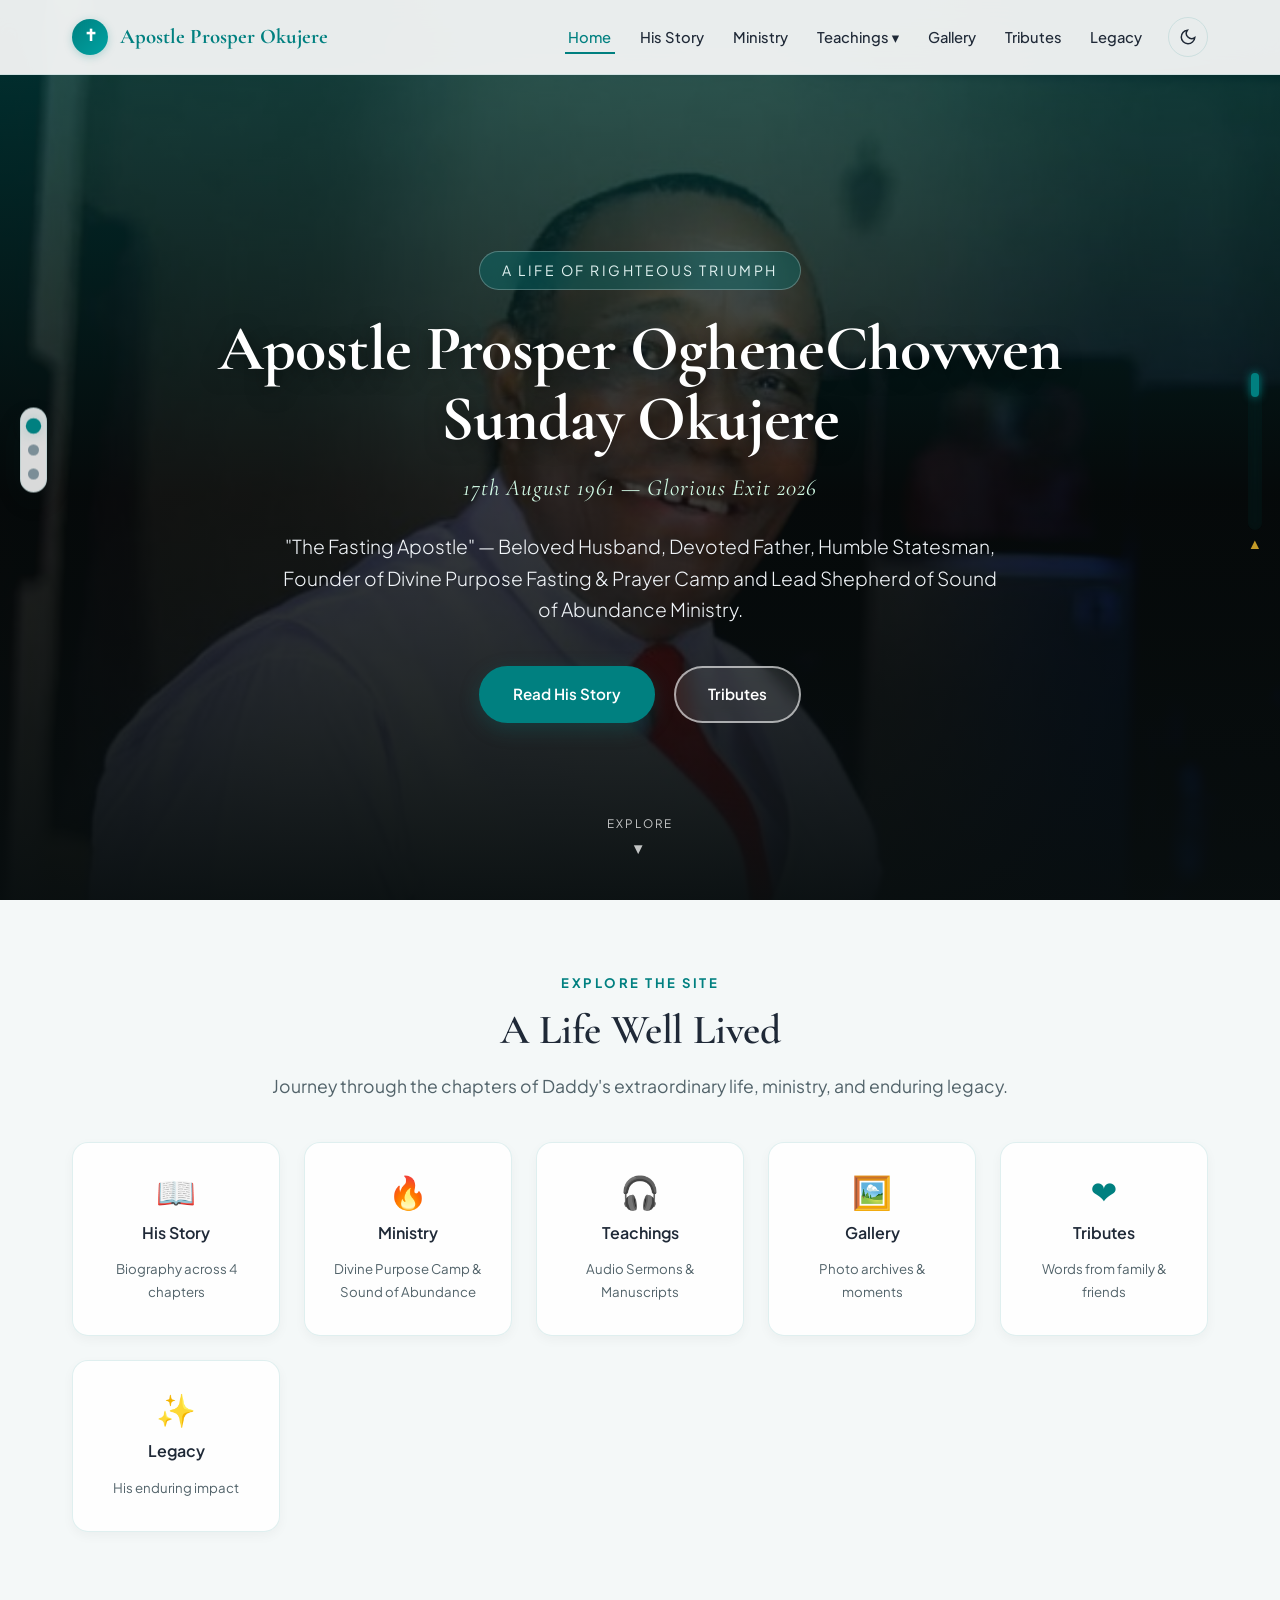
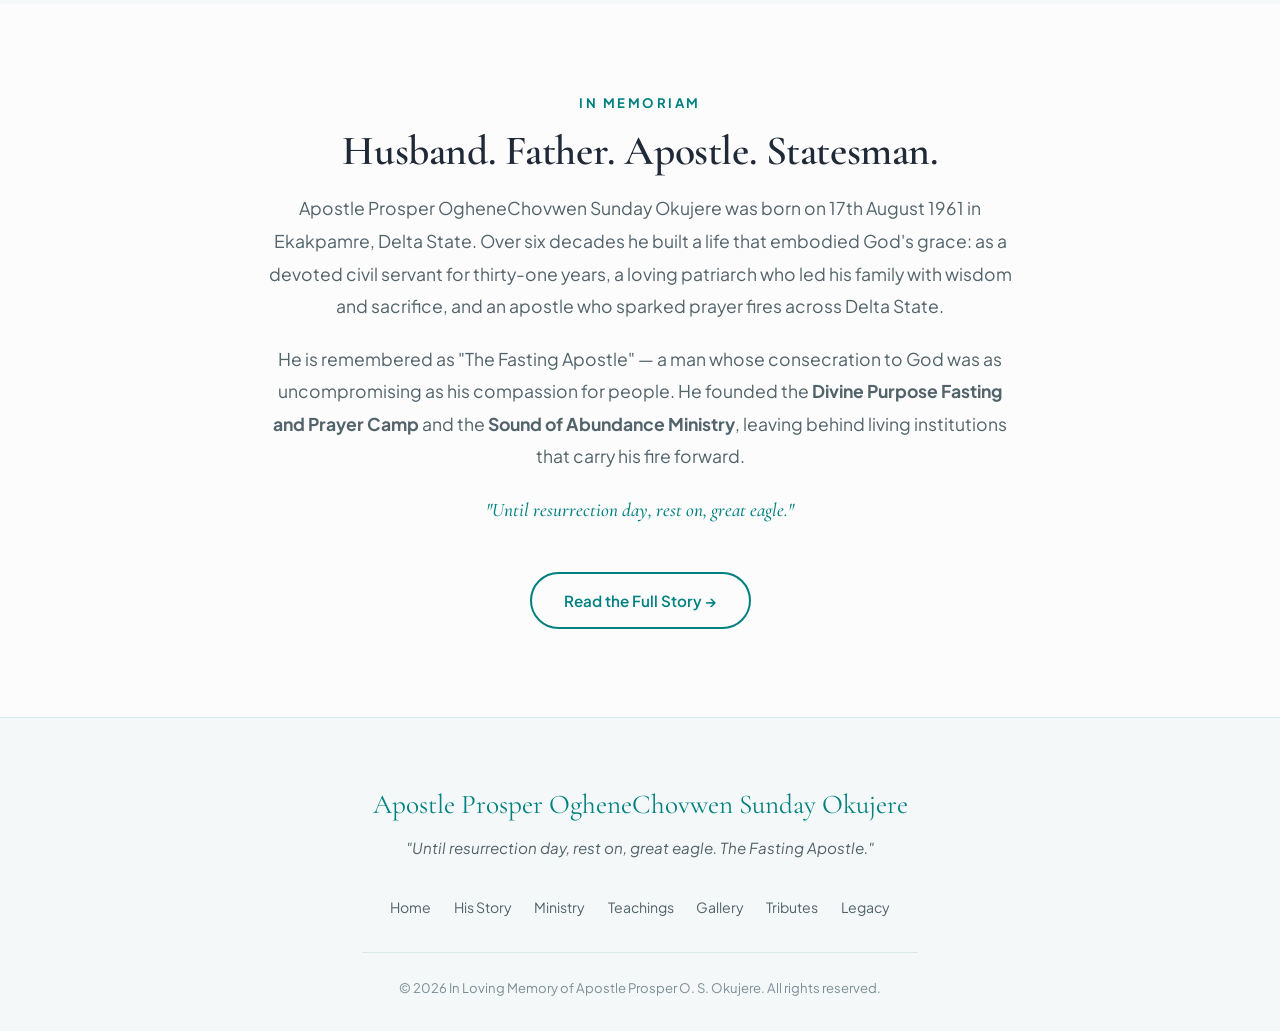
==== index.html @ fad17fb3 "Initial commit: Apostle Prosper Okujere Memorial Website" ====
<!DOCTYPE html>
<html lang="en" data-theme="light">
<head>
  <meta charset="UTF-8">
  <meta name="viewport" content="width=device-width, initial-scale=1.0">
  <title>Apostle Prosper OgheneChovwen Sunday Okujere | In Loving Memory</title>
  <meta name="description" content="In Loving Memory of Apostle Prosper OgheneChovwen Sunday Okujere (1961–2026) — The Fasting Apostle. Pastor, Church Founder, Statesman.">
  <link rel="preconnect" href="https://fonts.googleapis.com">
  <link rel="preconnect" href="https://fonts.gstatic.com" crossorigin>
  <link href="https://fonts.googleapis.com/css2?family=Cormorant+Garamond:ital,wght@0,400;0,600;0,700;1,400;1,600&family=Plus+Jakarta+Sans:wght@300;400;500;600;700&display=swap" rel="stylesheet">
  <link rel="stylesheet" href="css/styles.css">
  <style>
    /* ── Home-only Hero styles ── */
    .hero-section {
      position: relative; min-height: 100vh;
      display: flex; align-items: center; justify-content: center;
      overflow: hidden;
    }
    .hero-bg {
      position: absolute; inset: 0;
      background-image: url('assets/images/apostle-hero.jpg');
      background-size: cover; background-position: center top;
      filter: brightness(0.6) contrast(1.05);
      transform: scale(1.02); z-index: 1;
    }
    [data-theme="dark"] .hero-bg { filter: brightness(0.4) contrast(1.1); }
    .hero-overlay {
      position: absolute; inset: 0; z-index: 2;
      background: linear-gradient(180deg, rgba(0,128,128,0.4) 0%, rgba(8,14,15,0.65) 55%, rgba(8,14,15,0.97) 100%);
    }
    .hero-content {
      position: relative; z-index: 3; text-align: center;
      color: #fff; max-width: 920px; padding: 2rem;
      margin-top: 74px;
    }
    .hero-badge {
      display: inline-block; padding: 0.4rem 1.4rem;
      background: rgba(0,128,128,0.35); border: 1px solid rgba(255,255,255,0.25);
      backdrop-filter: blur(10px); border-radius: 50px;
      font-size: 0.88rem; text-transform: uppercase; letter-spacing: 2.5px;
      color: #e0f2f1; margin-bottom: 1.5rem;
      animation: fadeInDown 1s ease-out;
    }
    .hero-title {
      font-size: 4rem; line-height: 1.1; margin-bottom: 0.9rem; color: #fff;
      text-shadow: 0 4px 20px rgba(0,0,0,0.5); font-weight: 700;
      font-family: 'Cormorant Garamond', Georgia, serif;
    }
    .hero-dates {
      font-family: 'Cormorant Garamond', Georgia, serif;
      font-size: 1.45rem; font-style: italic; color: #d1fae5;
      margin-bottom: 1.4rem; letter-spacing: 1px;
    }
    .hero-tagline {
      font-size: 1.2rem; font-weight: 300; line-height: 1.65;
      max-width: 720px; margin: 0 auto 2.5rem; color: #f1f5f9;
    }
    .hero-cta-group { display: flex; gap: 1.2rem; justify-content: center; flex-wrap: wrap; }
    .btn-hero-outline {
      background: rgba(255,255,255,0.1); color: #fff;
      border: 2px solid rgba(255,255,255,0.6); backdrop-filter: blur(8px);
    }
    .btn-hero-outline:hover { background: #fff; color: var(--primary-teal); border-color: #fff; transform: translateY(-3px); }
    .scroll-down-hint {
      position: absolute; bottom: 2.5rem; left: 50%; transform: translateX(-50%);
      z-index: 3; color: rgba(255,255,255,0.75);
      display: flex; flex-direction: column; align-items: center; gap: 0.4rem;
      font-size: 0.73rem; text-transform: uppercase; letter-spacing: 2px;
      animation: bounce 2.2s infinite;
    }
    /* Quick links strip */
    .quick-links-section { padding: 4.5rem 0; }
    .quick-links-grid { display: grid; grid-template-columns: repeat(auto-fit, minmax(200px, 1fr)); gap: 1.5rem; }
    .quick-link-card {
      background: var(--bg-card); border: 1px solid var(--bg-card-border);
      border-radius: 16px; padding: 2rem 1.5rem; text-align: center;
      transition: var(--transition-smooth); box-shadow: var(--shadow-sm);
      display: flex; flex-direction: column; align-items: center; gap: 0.75rem; text-decoration: none;
    }
    .quick-link-card:hover { transform: translateY(-6px); border-color: var(--primary-teal); box-shadow: var(--shadow-md); }
    .quick-link-icon { font-size: 2rem; line-height: 1; }
    .quick-link-label { font-weight: 600; font-size: 1rem; color: var(--text-main); }
    .quick-link-sub { font-size: 0.83rem; color: var(--text-muted); }
    @media (max-width: 640px) { .hero-title { font-size: 2.4rem; } .hero-dates { font-size: 1.15rem; } }
  </style>
</head>
<body>

<div id="scroll-indicator"></div>
<div class="scroll-tracker-aside">
  <div class="scroll-thumb" id="scroll-thumb"></div>
  <div class="scroll-direction-indicator" id="scroll-direction">▼</div>
</div>
<nav class="inpage-widget" id="inpage-widget" aria-label="Page sections"></nav>

<!-- Navbar -->
<header class="navbar">
  <div class="nav-container">
    <a href="index.html" class="nav-brand">
      <span class="brand-emblem">✝</span>
      <span>Apostle Prosper Okujere</span>
    </a>
    <nav>
      <ul class="nav-menu">
        <li><a href="index.html" class="nav-link">Home</a></li>
        <li><a href="pages/his-story.html" class="nav-link">His Story</a></li>
        <li><a href="pages/ministry.html" class="nav-link">Ministry</a></li>
        <li class="has-dropdown">
          <a href="pages/teachings.html" class="nav-link">Teachings ▾</a>
          <ul class="dropdown-menu">
            <li class="dropdown-item"><a href="pages/teachings.html">📖 All Teachings</a></li>
            <li class="dropdown-item"><a href="pages/teachings.html">🎧 Listen to Audio</a></li>
            <li class="dropdown-item"><a href="pages/teachings.html">📜 Manuscripts</a></li>
          </ul>
        </li>
        <li><a href="pages/gallery.html" class="nav-link">Gallery</a></li>
        <li><a href="pages/tributes.html" class="nav-link">Tributes</a></li>
        <li><a href="pages/legacy.html" class="nav-link">Legacy</a></li>
        <li>
          <button class="theme-toggle-btn" id="theme-toggle" aria-label="Toggle Dark/Light Mode">
            <svg class="sun-icon" width="18" height="18" viewBox="0 0 24 24" fill="none" stroke="currentColor" stroke-width="2"><circle cx="12" cy="12" r="5"/><line x1="12" y1="1" x2="12" y2="3"/><line x1="12" y1="21" x2="12" y2="23"/><line x1="4.22" y1="4.22" x2="5.64" y2="5.64"/><line x1="18.36" y1="18.36" x2="19.78" y2="19.78"/><line x1="1" y1="12" x2="3" y2="12"/><line x1="21" y1="12" x2="23" y2="12"/><line x1="4.22" y1="19.78" x2="5.64" y2="18.36"/><line x1="18.36" y1="5.64" x2="19.78" y2="4.22"/></svg>
            <svg class="moon-icon" width="18" height="18" viewBox="0 0 24 24" fill="none" stroke="currentColor" stroke-width="2"><path d="M21 12.79A9 9 0 1 1 11.21 3 7 7 0 0 0 21 12.79z"/></svg>
          </button>
        </li>
      </ul>
    </nav>
    <button class="mobile-toggle-btn" id="mobile-toggle" aria-label="Open Menu">
      <span class="hamburger-line"></span><span class="hamburger-line"></span><span class="hamburger-line"></span>
    </button>
  </div>
</header>

<div class="mobile-nav-overlay" id="mobile-overlay"></div>
<aside class="mobile-nav-drawer" id="mobile-drawer">
  <div class="drawer-header">
    <div class="nav-brand" style="font-size:1.1rem;"><span class="brand-emblem">✝</span><span>Apostle Prosper</span></div>
    <button id="close-drawer" style="background:none;border:none;font-size:1.6rem;color:var(--text-main);cursor:pointer;">&times;</button>
  </div>
  <ul class="drawer-links">
    <li><a href="../index.html" class="mobile-nav-link">Home</a></li>
    <li><a href="pages/his-story.html" class="mobile-nav-link">His Story</a></li>
    <li><a href="pages/ministry.html" class="mobile-nav-link">Ministry</a></li>
    <li><a href="pages/teachings.html" class="mobile-nav-link">Teachings & Listen</a></li>
    <li><a href="pages/gallery.html" class="mobile-nav-link">Gallery</a></li>
    <li><a href="pages/tributes.html" class="mobile-nav-link">Tributes</a></li>
    <li><a href="pages/legacy.html" class="mobile-nav-link">Legacy</a></li>
  </ul>
</aside>

<main>
  <!-- HERO -->
  <section class="hero-section" id="hero" data-section-title="Welcome">
    <div class="hero-bg"></div>
    <div class="hero-overlay"></div>
    <div class="hero-content">
      <span class="hero-badge">A Life of Righteous Triumph</span>
      <h1 class="hero-title">Apostle Prosper OgheneChovwen Sunday Okujere</h1>
      <p class="hero-dates">17th August 1961 — Glorious Exit 2026</p>
      <p class="hero-tagline">
        "The Fasting Apostle" — Beloved Husband, Devoted Father, Humble Statesman,<br>
        Founder of Divine Purpose Fasting & Prayer Camp and Lead Shepherd of Sound of Abundance Ministry.
      </p>
      <div class="hero-cta-group">
        <a href="pages/his-story.html" class="btn btn-primary">Read His Story</a>
        <a href="pages/tributes.html" class="btn btn-hero-outline">Tributes</a>
      </div>
    </div>
    <a href="#quick-links" class="scroll-down-hint"><span>Explore</span><span>▼</span></a>
  </section>

  <!-- QUICK NAVIGATION LINKS -->
  <section class="quick-links-section section-alt" id="quick-links" data-section-title="Explore">
    <div class="container">
      <div class="section-header reveal" style="margin-bottom:2.5rem;">
        <span class="section-subtitle">Explore the Site</span>
        <h2 class="section-title">A Life Well Lived</h2>
        <p class="section-desc">Journey through the chapters of Daddy's extraordinary life, ministry, and enduring legacy.</p>
      </div>
      <div class="quick-links-grid">
        <a href="pages/his-story.html" class="quick-link-card reveal">
          <div class="quick-link-icon">📖</div>
          <div class="quick-link-label">His Story</div>
          <div class="quick-link-sub">Biography across 4 chapters</div>
        </a>
        <a href="pages/ministry.html" class="quick-link-card reveal">
          <div class="quick-link-icon">🔥</div>
          <div class="quick-link-label">Ministry</div>
          <div class="quick-link-sub">Divine Purpose Camp & Sound of Abundance</div>
        </a>
        <a href="pages/teachings.html" class="quick-link-card reveal">
          <div class="quick-link-icon">🎧</div>
          <div class="quick-link-label">Teachings</div>
          <div class="quick-link-sub">Audio Sermons & Manuscripts</div>
        </a>
        <a href="pages/gallery.html" class="quick-link-card reveal">
          <div class="quick-link-icon">🖼️</div>
          <div class="quick-link-label">Gallery</div>
          <div class="quick-link-sub">Photo archives & moments</div>
        </a>
        <a href="pages/tributes.html" class="quick-link-card reveal">
          <div class="quick-link-icon">❤️</div>
          <div class="quick-link-label">Tributes</div>
          <div class="quick-link-sub">Words from family & friends</div>
        </a>
        <a href="pages/legacy.html" class="quick-link-card reveal">
          <div class="quick-link-icon">✨</div>
          <div class="quick-link-label">Legacy</div>
          <div class="quick-link-sub">His enduring impact</div>
        </a>
      </div>
    </div>
  </section>

  <!-- BRIEF ABOUT -->
  <section class="section" id="about" data-section-title="About Him">
    <div class="container" style="max-width:820px; text-align:center;">
      <span class="section-subtitle reveal">In Memoriam</span>
      <h2 class="section-title reveal">Husband. Father. Apostle. Statesman.</h2>
      <div style="font-size:1.1rem; line-height:1.85; color:var(--text-muted);" class="reveal">
        <p>Apostle Prosper OgheneChovwen Sunday Okujere was born on 17th August 1961 in Ekakpamre, Delta State. Over six decades he built a life that embodied God's grace: as a devoted civil servant for thirty-one years, a loving patriarch who led his family with wisdom and sacrifice, and an apostle who sparked prayer fires across Delta State.</p>
        <p>He is remembered as "The Fasting Apostle" — a man whose consecration to God was as uncompromising as his compassion for people. He founded the <strong>Divine Purpose Fasting and Prayer Camp</strong> and the <strong>Sound of Abundance Ministry</strong>, leaving behind living institutions that carry his fire forward.</p>
        <p style="font-weight:500; color:var(--primary-teal); font-style:italic; font-family:'Cormorant Garamond', Georgia, serif; font-size:1.2rem;">"Until resurrection day, rest on, great eagle."</p>
      </div>
      <a href="pages/his-story.html" class="btn btn-teal-outline reveal" style="margin-top:1.5rem;">Read the Full Story →</a>
    </div>
  </section>
</main>

<footer class="footer">
  <div class="container footer-content">
    <div class="footer-brand">Apostle Prosper OgheneChovwen Sunday Okujere</div>
    <p class="footer-quote">"Until resurrection day, rest on, great eagle. The Fasting Apostle."</p>
    <ul class="footer-nav">
      <li><a href="index.html">Home</a></li>
      <li><a href="pages/his-story.html">His Story</a></li>
      <li><a href="pages/ministry.html">Ministry</a></li>
      <li><a href="pages/teachings.html">Teachings</a></li>
      <li><a href="pages/gallery.html">Gallery</a></li>
      <li><a href="pages/tributes.html">Tributes</a></li>
      <li><a href="pages/legacy.html">Legacy</a></li>
    </ul>
    <div class="footer-bottom">&copy; 2026 In Loving Memory of Apostle Prosper O. S. Okujere. All rights reserved.</div>
  </div>
</footer>

<script src="js/main.js"></script>
</body>
</html>
---- css/styles.css ----
/* ==========================================================================
   Apostle Prosper O. S. Okujere Memorial Website
   Shared Stylesheet — All Pages
   ========================================================================== */

:root {
  --primary-teal: #008080;
  --primary-teal-light: #00a3a3;
  --primary-teal-dark: #005a5a;
  --primary-teal-rgb: 0, 128, 128;
  --teal-glow: rgba(0, 128, 128, 0.25);

  --bg-primary: #fcfcfc;
  --bg-secondary: #f4f8f8;
  --bg-card: rgba(255, 255, 255, 0.85);
  --bg-card-border: rgba(0, 128, 128, 0.12);

  --text-main: #1f2937;
  --text-muted: #52636a;
  --text-light: #7b8e97;
  --accent-gold: #c59b27;

  --nav-bg: rgba(252, 252, 252, 0.92);
  --nav-border: rgba(0, 128, 128, 0.1);
  --shadow-sm: 0 4px 12px rgba(0, 0, 0, 0.04);
  --shadow-md: 0 10px 30px rgba(0, 80, 80, 0.08);
  --shadow-lg: 0 20px 45px rgba(0, 80, 80, 0.14);

  --font-serif: 'Cormorant Garamond', Georgia, serif;
  --font-sans: 'Plus Jakarta Sans', system-ui, -apple-system, sans-serif;
  --transition-smooth: all 0.35s cubic-bezier(0.25, 1, 0.5, 1);
  --container-max: 1200px;
  color-scheme: light;
}

[data-theme="dark"] {
  --bg-primary: #0a1112;
  --bg-secondary: #111a1c;
  --bg-card: rgba(18, 28, 30, 0.85);
  --bg-card-border: rgba(0, 163, 163, 0.2);
  --text-main: #edf2f4;
  --text-muted: #9fb3b8;
  --text-light: #708489;
  --nav-bg: rgba(10, 17, 18, 0.92);
  --nav-border: rgba(0, 163, 163, 0.15);
  --shadow-sm: 0 4px 12px rgba(0, 0, 0, 0.4);
  --shadow-md: 0 10px 30px rgba(0, 0, 0, 0.5);
  --shadow-lg: 0 20px 45px rgba(0, 0, 0, 0.7);
  color-scheme: dark;
}

*, *::before, *::after { box-sizing: border-box; margin: 0; padding: 0; }

html { scroll-behavior: smooth; font-size: 16px; }

body {
  font-family: var(--font-sans);
  background-color: var(--bg-primary);
  color: var(--text-main);
  line-height: 1.7;
  overflow-x: hidden;
  transition: background-color 0.4s ease, color 0.4s ease;
}

/* ── Scroll Progress Bar ── */
#scroll-indicator {
  position: fixed; top: 0; left: 0; height: 4px;
  background: linear-gradient(90deg, var(--primary-teal), #2dd4bf, var(--accent-gold));
  width: 0%; z-index: 9999;
  box-shadow: 0 0 12px rgba(0, 128, 128, 0.8);
  transition: width 0.1s ease-out;
}

/* ── Side Scroll Tracker ── */
.scroll-tracker-aside {
  position: fixed; right: 18px; top: 50%; transform: translateY(-50%);
  width: 14px; height: 160px;
  background: rgba(var(--primary-teal-rgb), 0.08);
  border-radius: 20px; z-index: 900;
  display: flex; flex-direction: column; align-items: center;
  justify-content: flex-start; padding: 3px;
  box-shadow: inset 0 0 6px rgba(0, 0, 0, 0.1);
  backdrop-filter: blur(4px);
}

.scroll-thumb {
  width: 8px; height: 24px; background: var(--primary-teal);
  border-radius: 12px; transition: transform 0.1s ease-out;
  box-shadow: 0 0 10px var(--primary-teal);
}

.scroll-direction-indicator {
  position: absolute; bottom: -24px;
  font-size: 0.7rem; color: var(--primary-teal);
  font-weight: 700; letter-spacing: 1px;
}

/* ── Typography ── */
h1, h2, h3, h4, .font-serif {
  font-family: var(--font-serif);
  font-weight: 600; letter-spacing: -0.01em; color: var(--text-main);
}

p { margin-bottom: 1.25rem; color: var(--text-muted); }

a { color: var(--primary-teal); text-decoration: none; transition: var(--transition-smooth); }
a:hover { color: var(--primary-teal-light); }

/* ── Container ── */
.container { max-width: var(--container-max); margin: 0 auto; padding: 0 2rem; }

/* ── Navbar ── */
.navbar {
  position: fixed; top: 0; left: 0; width: 100%;
  background: var(--nav-bg); backdrop-filter: blur(16px);
  -webkit-backdrop-filter: blur(16px);
  border-bottom: 1px solid var(--nav-border);
  z-index: 1000; transition: var(--transition-smooth);
}

.navbar.scrolled { box-shadow: var(--shadow-sm); }

.nav-container {
  display: flex; align-items: center; justify-content: space-between;
  height: 74px; max-width: var(--container-max); margin: 0 auto; padding: 0 2rem;
}

.nav-brand {
  display: flex; align-items: center; gap: 0.75rem;
  font-family: var(--font-serif); font-size: 1.3rem;
  font-weight: 700; color: var(--primary-teal);
}

.brand-emblem {
  width: 36px; height: 36px; border-radius: 50%;
  background: linear-gradient(135deg, var(--primary-teal), var(--primary-teal-light));
  color: #fff; display: flex; align-items: center; justify-content: center;
  font-size: 1rem; box-shadow: 0 2px 8px var(--teal-glow); flex-shrink: 0;
}

.nav-menu {
  display: flex; align-items: center; list-style: none; gap: 1.4rem;
}

.nav-link {
  font-size: 0.92rem; font-weight: 500; color: var(--text-main);
  padding: 0.5rem 0.2rem; position: relative; transition: var(--transition-smooth);
}

.nav-link::after {
  content: ''; position: absolute; bottom: 0; left: 0;
  width: 0%; height: 2px; background-color: var(--primary-teal);
  transition: width 0.3s ease;
}

.nav-link:hover, .nav-link.active { color: var(--primary-teal); }
.nav-link:hover::after, .nav-link.active::after { width: 100%; }

/* Dropdown */
.has-dropdown { position: relative; }

.dropdown-menu {
  position: absolute; top: calc(100% + 6px); left: 0;
  background: var(--bg-card); backdrop-filter: blur(14px);
  border: 1px solid var(--bg-card-border); border-radius: 10px;
  box-shadow: var(--shadow-md); padding: 0.6rem 0; min-width: 200px;
  opacity: 0; visibility: hidden; transform: translateY(10px);
  transition: var(--transition-smooth); list-style: none;
}

.has-dropdown:hover .dropdown-menu { opacity: 1; visibility: visible; transform: translateY(0); }

.dropdown-item a {
  display: flex; align-items: center; gap: 0.5rem;
  padding: 0.6rem 1.2rem; font-size: 0.9rem; color: var(--text-main);
}

.dropdown-item a:hover { background: rgba(var(--primary-teal-rgb), 0.08); color: var(--primary-teal); }

/* Theme Toggle */
.theme-toggle-btn {
  background: none; border: 1px solid var(--bg-card-border);
  color: var(--text-main); width: 40px; height: 40px; border-radius: 50%;
  cursor: pointer; display: flex; align-items: center; justify-content: center;
  transition: var(--transition-smooth); position: relative; overflow: hidden;
}

.theme-toggle-btn:hover { background: rgba(var(--primary-teal-rgb), 0.1); border-color: var(--primary-teal); color: var(--primary-teal); }

.sun-icon, .moon-icon { position: absolute; transition: transform 0.4s cubic-bezier(0.4, 0, 0.2, 1), opacity 0.4s ease; }

[data-theme="dark"] .sun-icon { opacity: 1; transform: rotate(0) scale(1); }
[data-theme="dark"] .moon-icon { opacity: 0; transform: rotate(90deg) scale(0); }
[data-theme="light"] .sun-icon { opacity: 0; transform: rotate(-90deg) scale(0); }
[data-theme="light"] .moon-icon { opacity: 1; transform: rotate(0) scale(1); }

/* Mobile */
.mobile-toggle-btn { display: none; background: none; border: none; cursor: pointer; padding: 0.5rem; color: var(--text-main); }
.hamburger-line { display: block; width: 25px; height: 2px; background-color: currentColor; margin: 5px 0; transition: var(--transition-smooth); }

.mobile-nav-drawer {
  position: fixed; top: 0; right: -100%; width: 82%; max-width: 360px;
  height: 100vh; background: var(--nav-bg); backdrop-filter: blur(20px);
  border-left: 1px solid var(--bg-card-border); box-shadow: var(--shadow-lg);
  z-index: 1050; padding: 2rem; display: flex; flex-direction: column; gap: 1.5rem;
  transition: right 0.4s cubic-bezier(0.16, 1, 0.3, 1);
}

.mobile-nav-drawer.open { right: 0; }

.mobile-nav-overlay {
  position: fixed; top: 0; left: 0; width: 100vw; height: 100vh;
  background: rgba(0, 0, 0, 0.5); backdrop-filter: blur(4px);
  z-index: 1040; opacity: 0; pointer-events: none; transition: opacity 0.3s ease;
}

.mobile-nav-overlay.open { opacity: 1; pointer-events: auto; }

.drawer-header {
  display: flex; align-items: center; justify-content: space-between;
  border-bottom: 1px solid var(--bg-card-border); padding-bottom: 1rem;
}

.drawer-links { list-style: none; display: flex; flex-direction: column; gap: 1.2rem; }
.drawer-links a { font-size: 1.1rem; font-weight: 500; color: var(--text-main); display: block; }
.drawer-links a:hover { color: var(--primary-teal); }

/* ── In-Page Widget ── */
.inpage-widget {
  position: fixed; left: 20px; top: 50%; transform: translateY(-50%);
  background: var(--bg-card); backdrop-filter: blur(12px);
  border: 1px solid var(--bg-card-border); box-shadow: var(--shadow-md);
  padding: 0.75rem 0.45rem; border-radius: 40px;
  display: flex; flex-direction: column; gap: 13px; z-index: 950;
  transition: var(--transition-smooth);
}

.inpage-widget:hover { border-color: var(--primary-teal); box-shadow: var(--shadow-lg); }

.widget-dot-item { position: relative; display: flex; align-items: center; }

.widget-dot {
  width: 11px; height: 11px; border-radius: 50%; background: var(--text-light);
  cursor: pointer; transition: var(--transition-smooth);
}

.widget-dot-item:hover .widget-dot,
.widget-dot-item.active .widget-dot {
  background: var(--primary-teal); transform: scale(1.4);
  box-shadow: 0 0 10px var(--teal-glow);
}

.widget-label {
  position: absolute; left: 26px; white-space: nowrap;
  background: var(--bg-secondary); color: var(--text-main);
  font-size: 0.78rem; font-weight: 600; padding: 4px 10px;
  border-radius: 6px; border: 1px solid var(--bg-card-border);
  box-shadow: var(--shadow-sm); opacity: 0; pointer-events: none;
  transform: translateX(-8px); transition: var(--transition-smooth);
}

.widget-dot-item:hover .widget-label { opacity: 1; transform: translateX(0); }

/* ── Page Header Banner (non-home pages) ── */
.page-hero {
  padding: 8rem 0 4rem;
  background: linear-gradient(135deg, rgba(var(--primary-teal-rgb), 0.06) 0%, transparent 60%);
  border-bottom: 1px solid var(--bg-card-border);
  text-align: center;
}

.page-hero-eyebrow {
  display: inline-block; margin-bottom: 0.8rem;
  color: var(--primary-teal); font-size: 0.82rem; font-weight: 700;
  text-transform: uppercase; letter-spacing: 2.5px;
}

.page-hero-title { font-size: 3rem; margin-bottom: 0.8rem; line-height: 1.15; }
.page-hero-sub { font-size: 1.1rem; color: var(--text-muted); max-width: 640px; margin: 0 auto; }

/* ── Buttons ── */
.btn {
  display: inline-flex; align-items: center; gap: 0.6rem;
  padding: 0.85rem 2rem; border-radius: 40px;
  font-weight: 600; font-size: 0.95rem; cursor: pointer;
  transition: var(--transition-smooth); text-decoration: none; border: 2px solid transparent;
}

.btn-primary { background: var(--primary-teal); color: #fff; border-color: var(--primary-teal); box-shadow: 0 6px 20px var(--teal-glow); }
.btn-primary:hover { background: var(--primary-teal-light); border-color: var(--primary-teal-light); transform: translateY(-2px); color: #fff; }

.btn-teal-outline { background: transparent; color: var(--primary-teal); border-color: var(--primary-teal); }
.btn-teal-outline:hover { background: var(--primary-teal); color: #fff; transform: translateY(-2px); }

/* ── Section Styles ── */
.section { padding: 5.5rem 0; position: relative; }
.section-alt { background-color: var(--bg-secondary); }

.section-header { text-align: center; max-width: 760px; margin: 0 auto 4rem; }

.section-subtitle {
  color: var(--primary-teal); text-transform: uppercase; font-weight: 700;
  font-size: 0.82rem; letter-spacing: 2.5px; margin-bottom: 0.75rem; display: block;
}

.section-title { font-size: 2.6rem; margin-bottom: 1rem; line-height: 1.2; }
.section-desc { font-size: 1.1rem; color: var(--text-muted); }

/* ── Scroll Reveal ── */
.reveal {
  opacity: 0; transform: translateY(35px);
  transition: opacity 0.8s cubic-bezier(0.16, 1, 0.3, 1), transform 0.8s cubic-bezier(0.16, 1, 0.3, 1);
}
.reveal.revealed { opacity: 1; transform: translateY(0); }

.reveal-left {
  opacity: 0; transform: translateX(-50px);
  transition: opacity 0.8s cubic-bezier(0.16, 1, 0.3, 1), transform 0.8s cubic-bezier(0.16, 1, 0.3, 1);
}
.reveal-left.revealed { opacity: 1; transform: translateX(0); }

.reveal-right {
  opacity: 0; transform: translateX(50px);
  transition: opacity 0.8s cubic-bezier(0.16, 1, 0.3, 1), transform 0.8s cubic-bezier(0.16, 1, 0.3, 1);
}
.reveal-right.revealed { opacity: 1; transform: translateX(0); }

/* ── Cards ── */
.card {
  background: var(--bg-card); border: 1px solid var(--bg-card-border);
  border-radius: 16px; padding: 2.2rem; transition: var(--transition-smooth);
  box-shadow: var(--shadow-sm);
}
.card:hover { transform: translateY(-6px); border-color: var(--primary-teal); box-shadow: var(--shadow-md); }

/* ── Editorial Images ── */
.editorial-img-wrap {
  border-radius: 12px; overflow: hidden;
  box-shadow: var(--shadow-md); border: 1px solid var(--bg-card-border);
  background: var(--bg-secondary); margin-bottom: 1.5rem;
}
.editorial-img-wrap img { width: 100%; height: auto; display: block; transition: transform 0.6s ease; }
.editorial-img-wrap:hover img { transform: scale(1.03); }
.editorial-caption { padding: 0.7rem 1rem; font-size: 0.83rem; font-style: italic; color: var(--text-muted); background: var(--bg-card); border-top: 1px solid var(--bg-card-border); }

.img-float-left { float: left; max-width: 360px; margin: 0.5rem 2.2rem 1.5rem 0; }
.img-float-right { float: right; max-width: 360px; margin: 0.5rem 0 1.5rem 2.2rem; }
.img-center-full { max-width: 100%; margin: 2.5rem 0; clear: both; }

/* ── Newspaper Flow ── */
.newspaper-flow { overflow: hidden; font-size: 1.05rem; line-height: 1.85; }
.newspaper-flow p { text-align: justify; }
.newspaper-dropcap::first-letter {
  float: left; font-family: var(--font-serif); font-size: 4rem;
  line-height: 0.8; padding-top: 4px; padding-right: 12px; padding-bottom: 4px;
  color: var(--primary-teal); font-weight: 700;
}

/* ── Coming Soon ── */
.coming-soon-card {
  background: var(--bg-card); border: 1px dashed var(--bg-card-border);
  border-radius: 20px; padding: 4rem 2rem; text-align: center;
  box-shadow: var(--shadow-sm); max-width: 680px; margin: 0 auto;
}

.coming-soon-badge {
  display: inline-block; padding: 0.35rem 1rem; border-radius: 30px;
  background: rgba(197, 155, 39, 0.15); color: var(--accent-gold);
  font-weight: 700; font-size: 0.8rem; text-transform: uppercase;
  letter-spacing: 2px; margin-bottom: 1.2rem;
}

.legacy-icon {
  width: 52px; height: 52px; border-radius: 14px;
  background: rgba(var(--primary-teal-rgb), 0.1); color: var(--primary-teal);
  display: flex; align-items: center; justify-content: center;
  margin-bottom: 1.2rem; font-size: 1.6rem;
}

/* ── Legacy Grid ── */
.legacy-grid { display: grid; grid-template-columns: repeat(auto-fit, minmax(280px, 1fr)); gap: 2rem; }

.legacy-item {
  background: var(--bg-card); border-radius: 16px; padding: 2.2rem;
  border: 1px solid var(--bg-card-border); box-shadow: var(--shadow-sm);
  position: relative; overflow: hidden;
}
.legacy-item::before { content: ''; position: absolute; top: 0; left: 0; width: 4px; height: 100%; background: var(--primary-teal); }

/* ── Survived By Box ── */
.survived-box {
  background: linear-gradient(135deg, rgba(var(--primary-teal-rgb), 0.05), rgba(var(--primary-teal-rgb), 0.11));
  border: 1px solid rgba(var(--primary-teal-rgb), 0.2);
  border-radius: 16px; padding: 2.5rem; margin-top: 3.5rem;
}
.survived-grid { display: grid; grid-template-columns: repeat(auto-fit, minmax(200px, 1fr)); gap: 1.5rem; margin-top: 1.5rem; }
.survived-role { font-weight: 700; color: var(--primary-teal); font-size: 0.85rem; text-transform: uppercase; letter-spacing: 1px; }
.survived-names { font-size: 1rem; color: var(--text-main); margin-top: 0.3rem; line-height: 1.7; }

/* ── Tributes ── */
.tributes-tabs-header { display: flex; justify-content: center; gap: 1rem; margin-bottom: 3rem; flex-wrap: wrap; }

.tributes-tab-btn {
  background: var(--bg-card); border: 2px solid var(--bg-card-border);
  color: var(--text-main); padding: 0.75rem 2rem; border-radius: 40px;
  font-weight: 600; font-size: 1rem; cursor: pointer; transition: var(--transition-smooth);
  font-family: var(--font-sans);
}
.tributes-tab-btn:hover { border-color: var(--primary-teal); color: var(--primary-teal); }
.tributes-tab-btn.active { background: var(--primary-teal); border-color: var(--primary-teal); color: #fff; box-shadow: 0 6px 20px var(--teal-glow); }

.tributes-wall { display: grid; grid-template-columns: repeat(auto-fill, minmax(320px, 1fr)); gap: 2rem; }

.tribute-card {
  background: var(--bg-card); border: 1px solid var(--bg-card-border);
  border-radius: 16px; padding: 2rem; box-shadow: var(--shadow-sm);
  transition: var(--transition-smooth); display: flex; flex-direction: column;
}
.tribute-card:hover { transform: translateY(-5px); border-color: var(--primary-teal); box-shadow: var(--shadow-md); }

.tribute-featured {
  border-color: rgba(var(--primary-teal-rgb), 0.35);
  background: linear-gradient(135deg, rgba(var(--primary-teal-rgb), 0.04), var(--bg-card));
}
@media (min-width: 992px) { .tribute-featured { grid-column: span 2; } }

.tribute-header { display: flex; align-items: center; gap: 1rem; margin-bottom: 1.1rem; }
.tribute-avatar {
  width: 46px; height: 46px; border-radius: 50%; flex-shrink: 0;
  background: linear-gradient(135deg, var(--primary-teal), var(--primary-teal-light));
  color: #fff; display: flex; align-items: center; justify-content: center;
  font-weight: 700; font-size: 1rem;
}
.tribute-author { font-weight: 700; color: var(--text-main); font-size: 1rem; }
.tribute-relation { font-size: 0.83rem; color: var(--primary-teal); font-weight: 500; }
.tribute-body { font-style: italic; line-height: 1.75; color: var(--text-muted); margin-bottom: 1rem; flex: 1; }
.tribute-body p { margin-bottom: 0.6rem; color: var(--text-muted); font-style: italic; }
.tribute-date { font-size: 0.78rem; color: var(--text-light); text-align: right; margin-top: auto; }

/* ── Footer ── */
.footer {
  background: var(--bg-secondary); border-top: 1px solid var(--bg-card-border);
  padding: 4rem 0 2rem; text-align: center;
}
.footer-content { max-width: 620px; margin: 0 auto; }
.footer-brand { font-family: var(--font-serif); font-size: 1.7rem; color: var(--primary-teal); margin-bottom: 0.4rem; }
.footer-quote { font-style: italic; color: var(--text-muted); margin-bottom: 2rem; font-size: 0.95rem; }
.footer-nav { display: flex; justify-content: center; gap: 1.4rem; flex-wrap: wrap; margin-bottom: 2rem; list-style: none; }
.footer-nav a { color: var(--text-muted); font-size: 0.88rem; }
.footer-nav a:hover { color: var(--primary-teal); }
.footer-bottom { font-size: 0.82rem; color: var(--text-light); border-top: 1px solid var(--bg-card-border); padding-top: 1.5rem; }

/* ── Chapter cards grid ── */
.chapters-grid { display: grid; grid-template-columns: repeat(auto-fit, minmax(240px, 1fr)); gap: 2rem; }
.chapter-num { font-family: var(--font-serif); font-size: 2.2rem; font-weight: 700; color: var(--primary-teal); opacity: 0.55; line-height: 1; margin-bottom: 0.6rem; }

/* ── Gallery preview grid ── */
.gallery-preview { display: grid; grid-template-columns: repeat(auto-fit, minmax(260px, 1fr)); gap: 1.5rem; }

/* ── Animations ── */
@keyframes fadeInDown {
  from { opacity: 0; transform: translateY(-18px); }
  to { opacity: 1; transform: translateY(0); }
}
@keyframes bounce {
  0%, 20%, 50%, 80%, 100% { transform: translate(-50%, 0); }
  40% { transform: translate(-50%, -10px); }
  60% { transform: translate(-50%, -5px); }
}

/* ── Responsive ── */
@media (max-width: 992px) {
  .nav-menu { display: none; }
  .mobile-toggle-btn { display: block; }
  .inpage-widget { left: 8px; }
  .img-float-left, .img-float-right { float: none; max-width: 100%; margin: 1.5rem 0; }
  .newspaper-flow p { text-align: left; }
  .page-hero-title { font-size: 2.4rem; }
}

@media (max-width: 640px) {
  .section { padding: 4rem 0; }
  .section-title { font-size: 2rem; }
  .scroll-tracker-aside { display: none; }
  .inpage-widget { display: none; }
  .tributes-tab-btn { padding: 0.6rem 1.2rem; font-size: 0.9rem; }
}
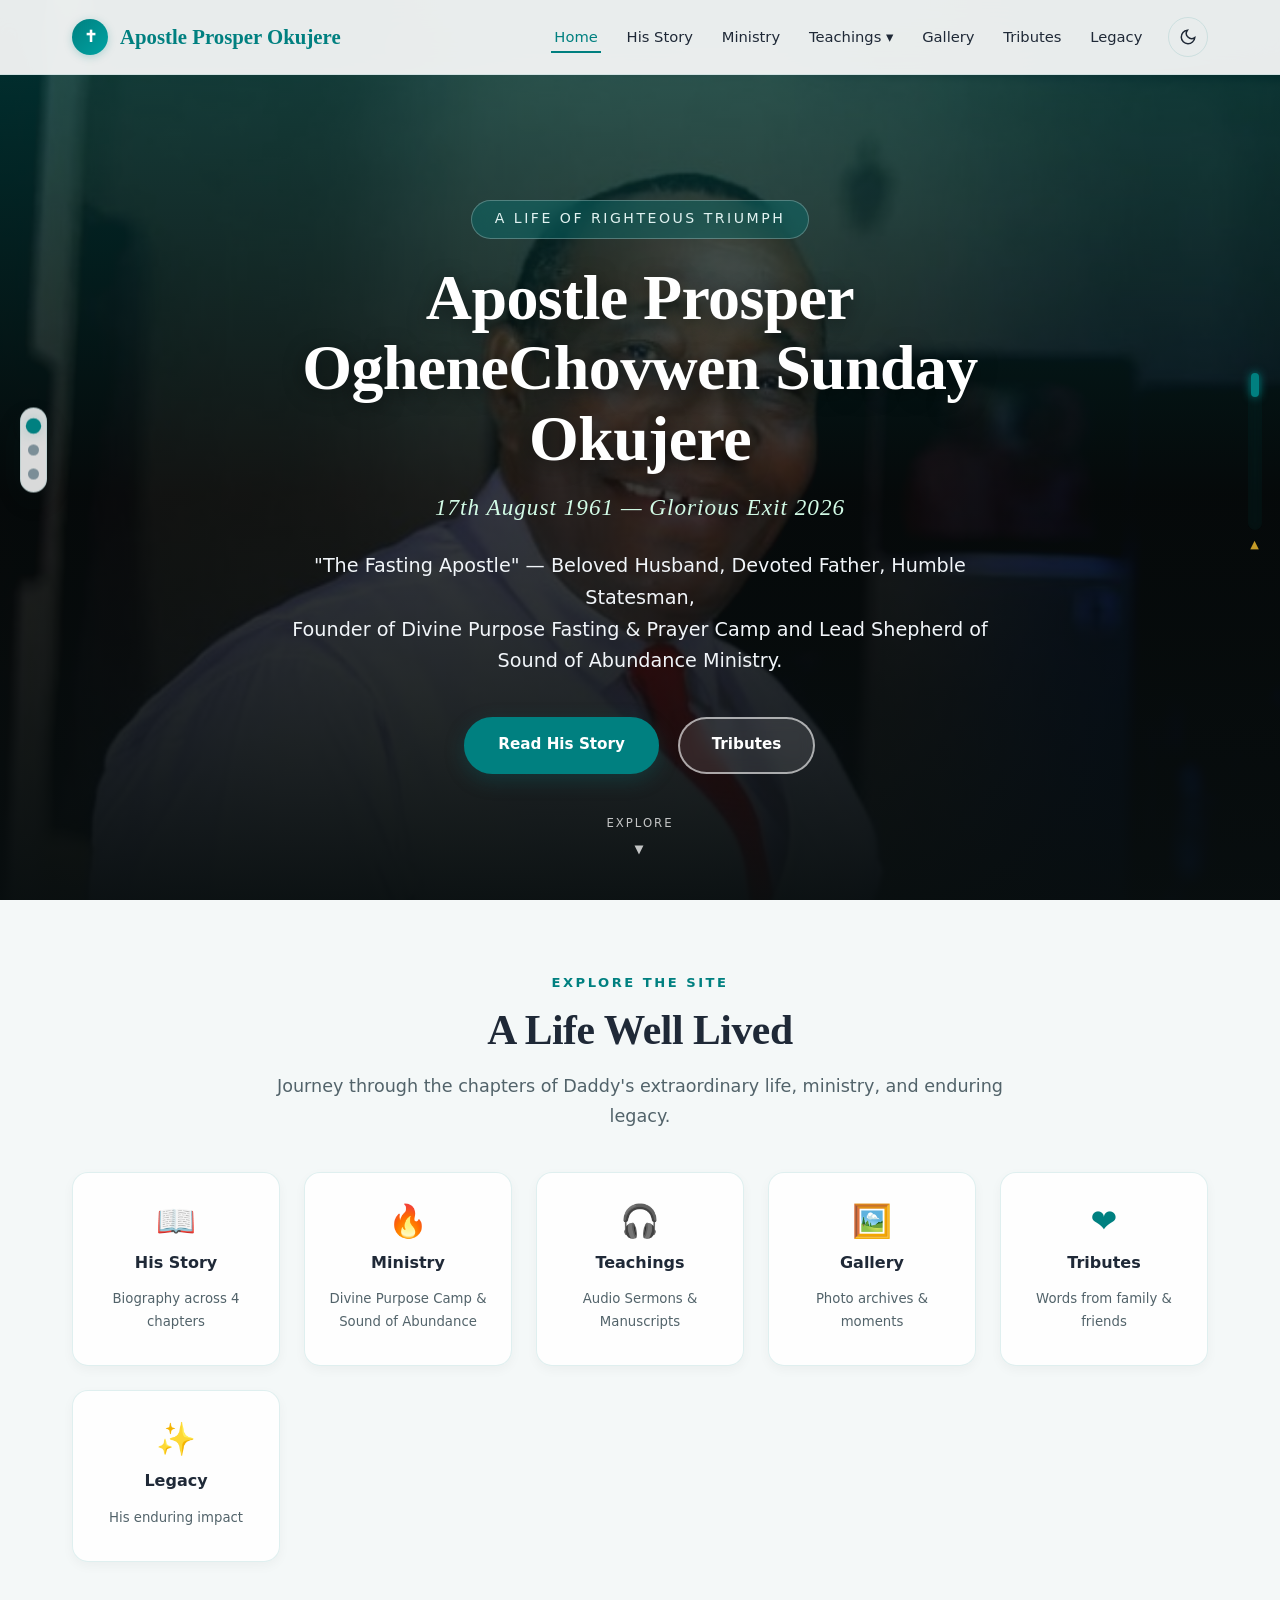
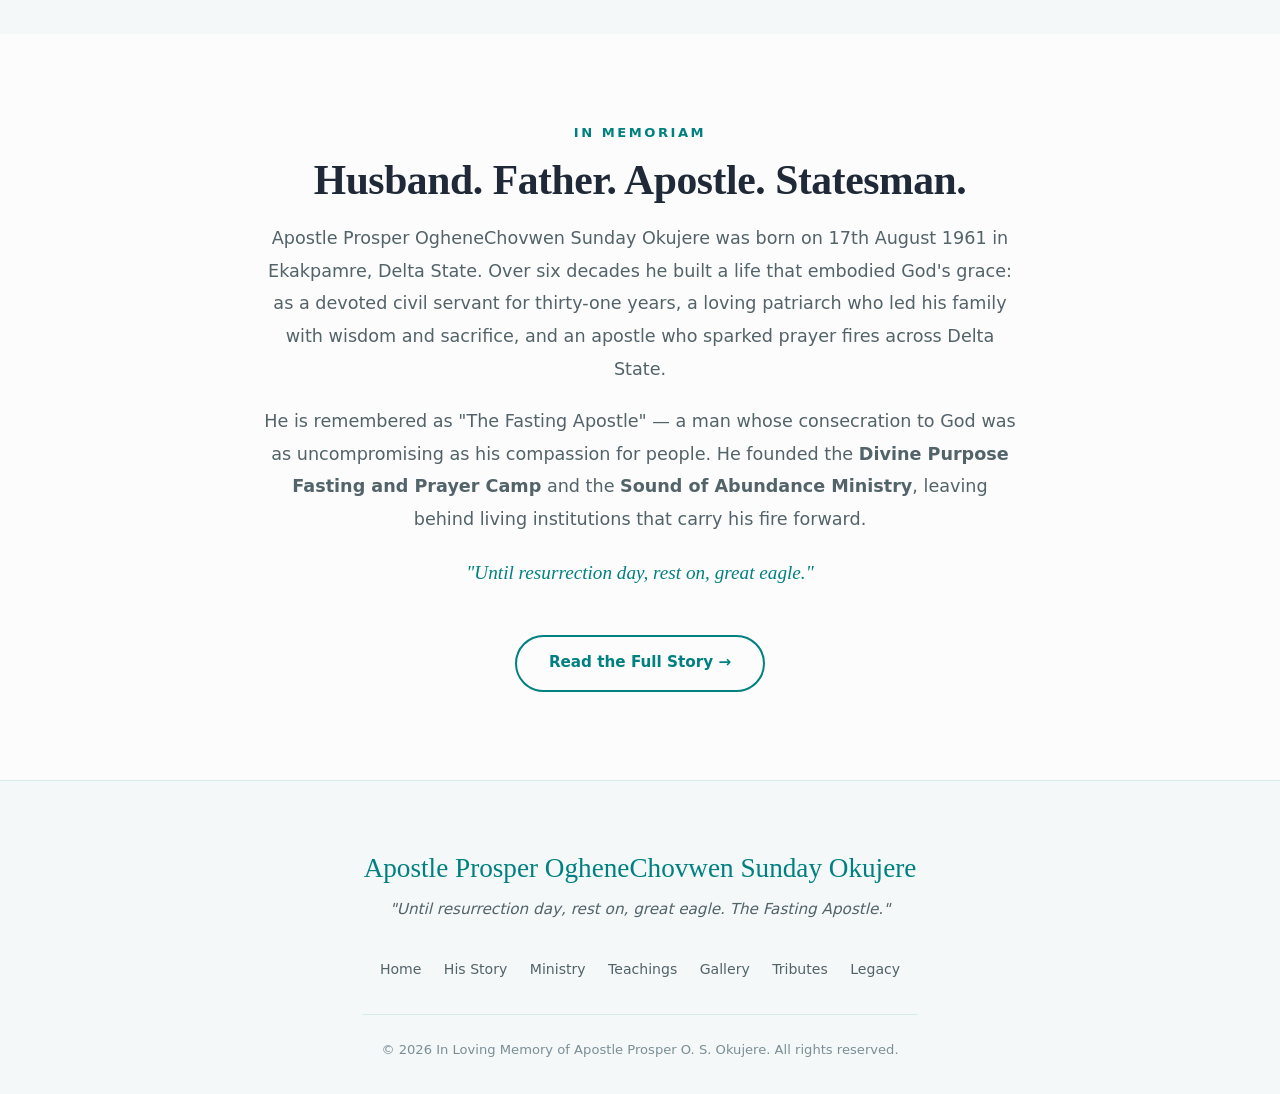
==== commit c7733acc: "Add responsive multi-format favicons (SVG, PNG, ICO, Apple Touch Icon) across all pages" ====
--- a/index.html
+++ b/index.html
@@ -7,7 +7,12 @@
   <meta name="description" content="In Loving Memory of Apostle Prosper OgheneChovwen Sunday Okujere (1961–2026) — The Fasting Apostle. Pastor, Church Founder, Statesman.">
   <link rel="preconnect" href="https://fonts.googleapis.com">
   <link rel="preconnect" href="https://fonts.gstatic.com" crossorigin>
-  <link href="https://fonts.googleapis.com/css2?family=Cormorant+Garamond:ital,wght@0,400;0,600;0,700;1,400;1,600&family=Plus+Jakarta+Sans:wght@300;400;500;600;700&display=swap" rel="stylesheet">
+  <!-- Favicon -->
+  <link rel="icon" type="image/svg+xml" href="favicon.svg">
+  <link rel="icon" type="image/png" sizes="32x32" href="favicon.png">
+  <link rel="apple-touch-icon" sizes="180x180" href="apple-touch-icon.png">
+  <link rel="shortcut icon" href="favicon.ico">
+
   <link rel="stylesheet" href="css/styles.css">
   <style>
     /* ── Home-only Hero styles ── */
--- a/css/styles.css
+++ b/css/styles.css
@@ -409,27 +409,84 @@
 .tributes-tab-btn:hover { border-color: var(--primary-teal); color: var(--primary-teal); }
 .tributes-tab-btn.active { background: var(--primary-teal); border-color: var(--primary-teal); color: #fff; box-shadow: 0 6px 20px var(--teal-glow); }
 
-.tributes-wall { display: grid; grid-template-columns: repeat(auto-fill, minmax(320px, 1fr)); gap: 2rem; }
+/* True Masonry Grid with natural height row-span packing */
+.tributes-wall {
+  display: grid;
+  grid-template-columns: repeat(3, 1fr);
+  grid-auto-rows: 10px;
+  gap: 0 1.75rem;
+  align-items: start;
+}
 
 .tribute-card {
-  background: var(--bg-card); border: 1px solid var(--bg-card-border);
-  border-radius: 16px; padding: 2rem; box-shadow: var(--shadow-sm);
-  transition: var(--transition-smooth); display: flex; flex-direction: column;
-}
-.tribute-card:hover { transform: translateY(-5px); border-color: var(--primary-teal); box-shadow: var(--shadow-md); }
+  margin-bottom: 1.75rem;
+  background: #ffffff;
+  border: 1px solid rgba(0, 128, 128, 0.22);
+  border-radius: 16px;
+  padding: 1.8rem;
+  box-shadow: 0 4px 16px rgba(0, 80, 80, 0.08);
+  transition: transform 0.25s ease, box-shadow 0.25s ease, border-color 0.25s ease;
+  display: flex;
+  flex-direction: column;
+  box-sizing: border-box;
+}
+[data-theme="dark"] .tribute-card {
+  background: #121c1e;
+  border-color: rgba(0, 163, 163, 0.28);
+  box-shadow: 0 4px 16px rgba(0, 0, 0, 0.5);
+}
+.tribute-card:hover {
+  transform: translateY(-5px);
+  border-color: var(--primary-teal);
+  box-shadow: 0 8px 24px rgba(0, 80, 80, 0.16);
+}
+
+/* Spans across 2 columns so long text spreads out and height is reduced */
+.tribute-wide {
+  grid-column: span 2;
+}
 
 .tribute-featured {
-  border-color: rgba(var(--primary-teal-rgb), 0.35);
-  background: linear-gradient(135deg, rgba(var(--primary-teal-rgb), 0.04), var(--bg-card));
-}
-@media (min-width: 992px) { .tribute-featured { grid-column: span 2; } }
-
-.tribute-header { display: flex; align-items: center; gap: 1rem; margin-bottom: 1.1rem; }
+  border: 2px solid var(--primary-teal);
+  background: linear-gradient(135deg, rgba(var(--primary-teal-rgb), 0.06), #ffffff);
+  box-shadow: 0 6px 20px rgba(0, 128, 128, 0.12);
+}
+[data-theme="dark"] .tribute-featured {
+  background: linear-gradient(135deg, rgba(var(--primary-teal-rgb), 0.12), #121c1e);
+}
+
+@media (max-width: 1024px) {
+  .tributes-wall {
+    grid-template-columns: repeat(2, 1fr);
+  }
+}
+
+@media (max-width: 768px) {
+  .tributes-wall {
+    grid-template-columns: 1fr;
+  }
+  .tribute-wide {
+    grid-column: span 1;
+  }
+}
+
+.tribute-header { display: flex; align-items: center; gap: 1.2rem; margin-bottom: 1.2rem; }
 .tribute-avatar {
-  width: 46px; height: 46px; border-radius: 50%; flex-shrink: 0;
+  width: 58px; height: 58px; border-radius: 50%; flex-shrink: 0;
   background: linear-gradient(135deg, var(--primary-teal), var(--primary-teal-light));
   color: #fff; display: flex; align-items: center; justify-content: center;
-  font-weight: 700; font-size: 1rem;
+  font-weight: 700; font-size: 1.05rem;
+  overflow: hidden;
+  border: 2.5px solid var(--primary-teal);
+  box-shadow: 0 3px 10px var(--teal-glow);
+}
+.tribute-avatar-img {
+  width: 72px; height: 72px;
+  border: 3px solid var(--primary-teal);
+  box-shadow: 0 4px 14px var(--teal-glow);
+}
+.tribute-avatar-img img {
+  width: 100%; height: 100%; object-fit: cover; display: block;
 }
 .tribute-author { font-weight: 700; color: var(--text-main); font-size: 1rem; }
 .tribute-relation { font-size: 0.83rem; color: var(--primary-teal); font-weight: 500; }
